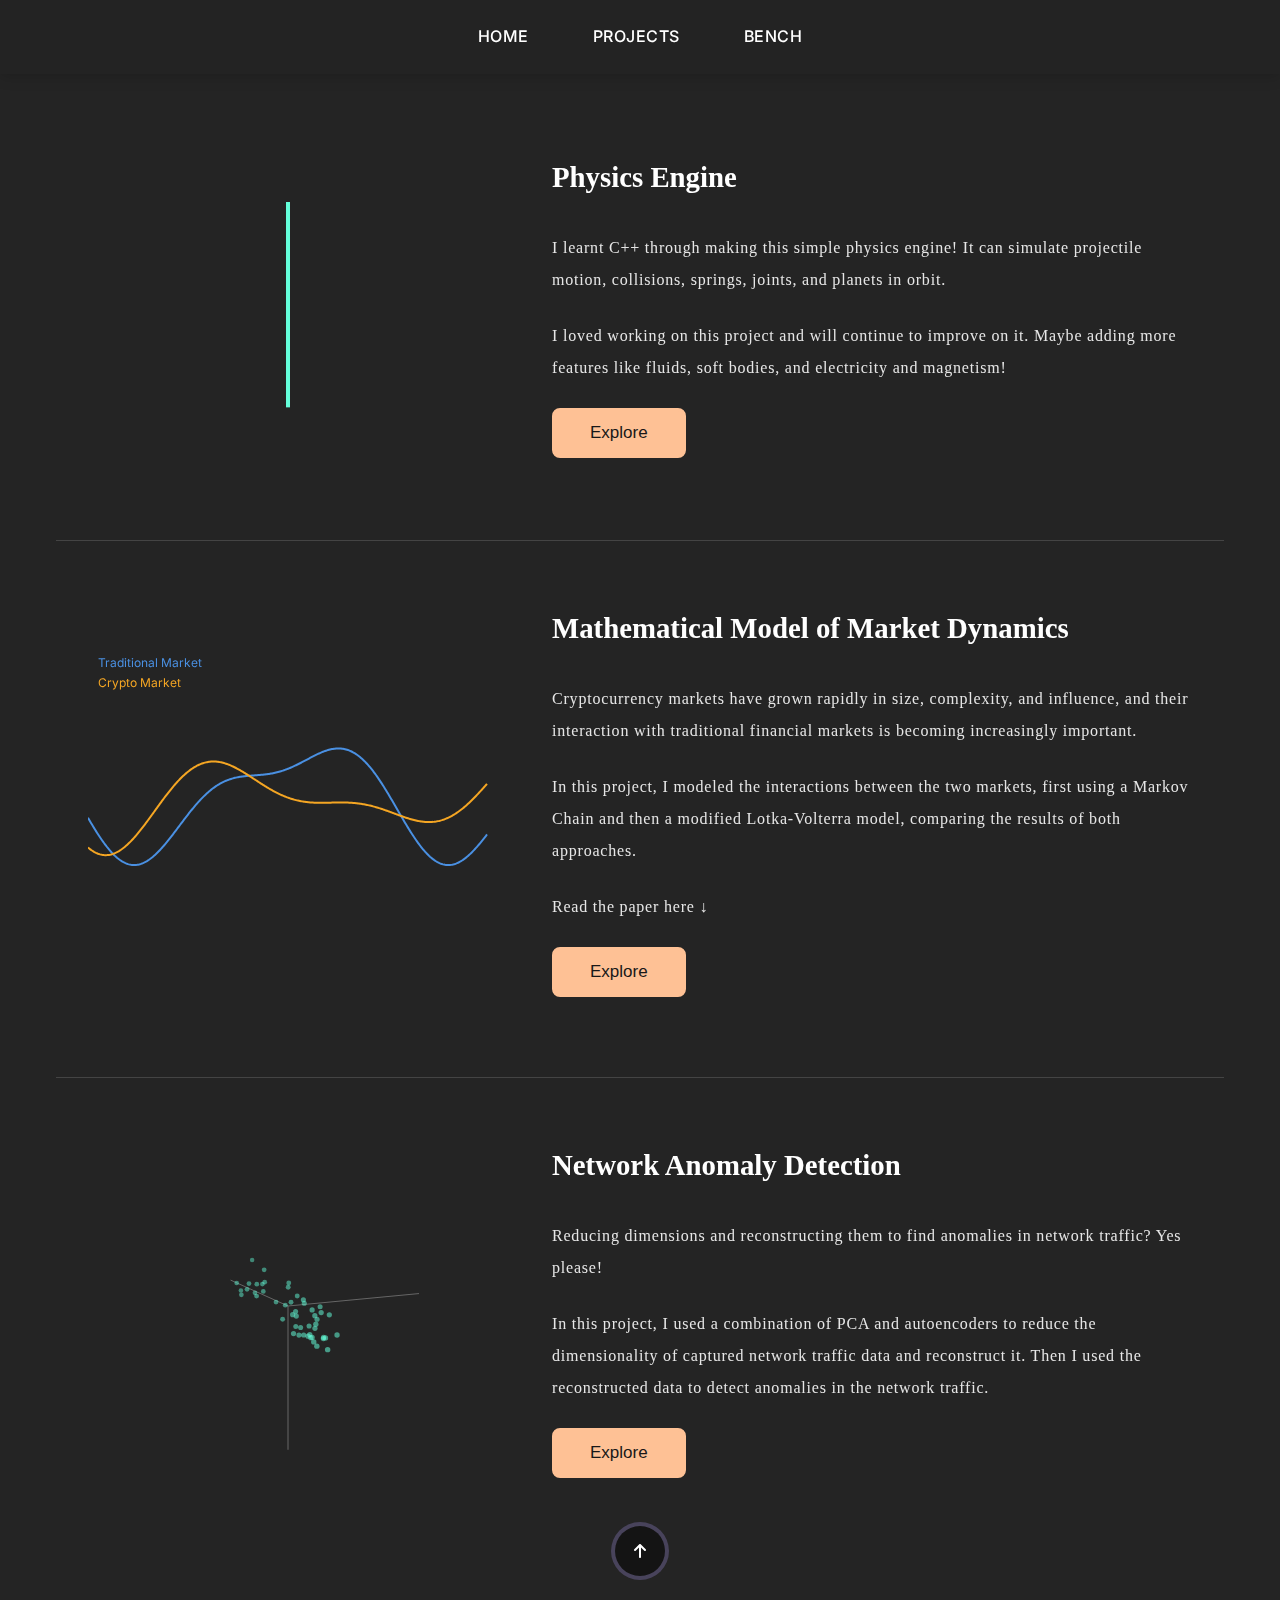
==== projects.html @ 1fd2d468 "bigg stuff" ====
<!DOCTYPE html>
<html lang="en">
<head>
    <meta charset="UTF-8">
    <meta name="viewport" content="width=device-width, initial-scale=1.0">
    <title>Hung's Projects</title>
    <link rel="stylesheet" href="project_styles.css">
    <link href="https://fonts.googleapis.com/css2?family=Inter:wght@400;500;600;700&display=swap" rel="stylesheet">
</head>
<body>
    <header>
        <nav>
            <ul>
                <li><a href="index.html">Home</a></li>
                <li><a href="projects.html">Projects</a></li>
                <li><a href="bench.html">Bench</a></li>
            </ul>
        </nav>
    </header>

    <main class="projects-container">
        <div class="project-item">
            <div class="project-media">
                <canvas id="ropeCanvas" width="400" height="300"></canvas>
            </div>
            <div class="project-content">
                <!-- <div class="project-number">1.1</div> -->
                <h2 style="font-size: 1.8rem;">Physics Engine</h2>
                <div class="project-description">
                    <p>I learnt C++ through making this simple physics engine! It can simulate projectile motion, collisions, springs, joints, and planets in orbit.</p>
                    <p>I loved working on this project and will continue to improve on it. Maybe adding more features like fluids, soft bodies, and electricity and magnetism!</p>
                    <!-- <a href="#" class="explore-link">EXPLORE WEB VERSION →</a> -->



                    <!-- From Uiverse.io by MuhammadHasann --> 
                    <button class="explore_btn" type="button">
                      <a href="https://github.com/cxhungg/Physics-Engine">
    Explore
    <div class="star-1">
      <svg
        xmlns="http://www.w3.org/2000/svg"
        xml:space="preserve"
        version="1.1"
        style="shape-rendering:geometricPrecision; text-rendering:geometricPrecision; image-rendering:optimizeQuality; fill-rule:evenodd; clip-rule:evenodd"
        viewBox="0 0 784.11 815.53"
        xmlns:xlink="http://www.w3.org/1999/xlink"
      >
        <defs></defs>
        <g id="Layer_x0020_1">
          <metadata id="CorelCorpID_0Corel-Layer"></metadata>
          <path
            class="fil0"
            d="M392.05 0c-20.9,210.08 -184.06,378.41 -392.05,407.78 207.96,29.37 371.12,197.68 392.05,407.74 20.93,-210.06 184.09,-378.37 392.05,-407.74 -207.98,-29.38 -371.16,-197.69 -392.06,-407.78z"
          ></path>
        </g>
      </svg>
    </div>
    <div class="star-2">
      <svg
        xmlns="http://www.w3.org/2000/svg"
        xml:space="preserve"
        version="1.1"
        style="shape-rendering:geometricPrecision; text-rendering:geometricPrecision; image-rendering:optimizeQuality; fill-rule:evenodd; clip-rule:evenodd"
        viewBox="0 0 784.11 815.53"
        xmlns:xlink="http://www.w3.org/1999/xlink"
      >
        <defs></defs>
        <g id="Layer_x0020_1">
          <metadata id="CorelCorpID_0Corel-Layer"></metadata>
          <path
            class="fil0"
            d="M392.05 0c-20.9,210.08 -184.06,378.41 -392.05,407.78 207.96,29.37 371.12,197.68 392.05,407.74 20.93,-210.06 184.09,-378.37 392.05,-407.74 -207.98,-29.38 -371.16,-197.69 -392.06,-407.78z"
          ></path>
        </g>
      </svg>
    </div>
    <div class="star-3">
      <svg
        xmlns="http://www.w3.org/2000/svg"
        xml:space="preserve"
        version="1.1"
        style="shape-rendering:geometricPrecision; text-rendering:geometricPrecision; image-rendering:optimizeQuality; fill-rule:evenodd; clip-rule:evenodd"
        viewBox="0 0 784.11 815.53"
        xmlns:xlink="http://www.w3.org/1999/xlink"
      >
        <defs></defs>
        <g id="Layer_x0020_1">
          <metadata id="CorelCorpID_0Corel-Layer"></metadata>
          <path
            class="fil0"
            d="M392.05 0c-20.9,210.08 -184.06,378.41 -392.05,407.78 207.96,29.37 371.12,197.68 392.05,407.74 20.93,-210.06 184.09,-378.37 392.05,-407.74 -207.98,-29.38 -371.16,-197.69 -392.06,-407.78z"
          ></path>
        </g>
      </svg>
    </div>
    <div class="star-4">
      <svg
        xmlns="http://www.w3.org/2000/svg"
        xml:space="preserve"
        version="1.1"
        style="shape-rendering:geometricPrecision; text-rendering:geometricPrecision; image-rendering:optimizeQuality; fill-rule:evenodd; clip-rule:evenodd"
        viewBox="0 0 784.11 815.53"
        xmlns:xlink="http://www.w3.org/1999/xlink"
      >
        <defs></defs>
        <g id="Layer_x0020_1">
          <metadata id="CorelCorpID_0Corel-Layer"></metadata>
          <path
            class="fil0"
            d="M392.05 0c-20.9,210.08 -184.06,378.41 -392.05,407.78 207.96,29.37 371.12,197.68 392.05,407.74 20.93,-210.06 184.09,-378.37 392.05,-407.74 -207.98,-29.38 -371.16,-197.69 -392.06,-407.78z"
          ></path>
        </g>
      </svg>
    </div>
    <div class="star-5">
      <svg
        xmlns="http://www.w3.org/2000/svg"
        xml:space="preserve"
        version="1.1"
        style="shape-rendering:geometricPrecision; text-rendering:geometricPrecision; image-rendering:optimizeQuality; fill-rule:evenodd; clip-rule:evenodd"
        viewBox="0 0 784.11 815.53"
        xmlns:xlink="http://www.w3.org/1999/xlink"
      >
        <defs></defs>
        <g id="Layer_x0020_1">
          <metadata id="CorelCorpID_0Corel-Layer"></metadata>
          <path
            class="fil0"
            d="M392.05 0c-20.9,210.08 -184.06,378.41 -392.05,407.78 207.96,29.37 371.12,197.68 392.05,407.74 20.93,-210.06 184.09,-378.37 392.05,-407.74 -207.98,-29.38 -371.16,-197.69 -392.06,-407.78z"
          ></path>
        </g>
      </svg>
    </div>
    <div class="star-6">
      <svg
        xmlns="http://www.w3.org/2000/svg"
        xml:space="preserve"
        version="1.1"
        style="shape-rendering:geometricPrecision; text-rendering:geometricPrecision; image-rendering:optimizeQuality; fill-rule:evenodd; clip-rule:evenodd"
        viewBox="0 0 784.11 815.53"
        xmlns:xlink="http://www.w3.org/1999/xlink"
      >
        <defs></defs>
        <g id="Layer_x0020_1">
          <metadata id="CorelCorpID_0Corel-Layer"></metadata>
          <path
            class="fil0"
            d="M392.05 0c-20.9,210.08 -184.06,378.41 -392.05,407.78 207.96,29.37 371.12,197.68 392.05,407.74 20.93,-210.06 184.09,-378.37 392.05,-407.74 -207.98,-29.38 -371.16,-197.69 -392.06,-407.78z"
          ></path>
        </g>
      </svg>
    </div>
  </a>
                    </button>
  


                </div>
            </div>
        </div>

        <div class="project-item">
            <div class="project-media">
                <!-- Add your image or gif here -->
                
                <canvas id="marketCanvas" width="400" height="300"></canvas>
                <!-- <img src="model.jpg" alt="Project Two Visualization"> -->
            </div>
            <div class="project-content">
                <!-- <div class="project-number">1.2</div> -->
                <h2 style="font-size: 1.8rem;">Mathematical Model of Market Dynamics</h2>
                <div class="project-description">
                    <p>Cryptocurrency markets have grown rapidly in size, complexity, and influence, and their interaction with traditional financial markets is 
                      becoming increasingly important.</p>

                    <p>In this project, I modeled the interactions between the two markets, first using a Markov Chain and then a modified Lotka-Volterra model, comparing the results of both approaches.</p>
                    <p>Read the paper here ↓</p>
                    <button class="explore_btn" type="button">
                      <a href="Modelling_Project_Report.pdf">
                        Explore
                      </a>
                        <div class="star-1">
                          <svg
                            xmlns="http://www.w3.org/2000/svg"
                            xml:space="preserve"
                            version="1.1"
                            style="shape-rendering:geometricPrecision; text-rendering:geometricPrecision; image-rendering:optimizeQuality; fill-rule:evenodd; clip-rule:evenodd"
                            viewBox="0 0 784.11 815.53"
                            xmlns:xlink="http://www.w3.org/1999/xlink"
                          >
                            <defs></defs>
                            <g id="Layer_x0020_1">
                              <metadata id="CorelCorpID_0Corel-Layer"></metadata>
                              <path
                                class="fil0"
                                d="M392.05 0c-20.9,210.08 -184.06,378.41 -392.05,407.78 207.96,29.37 371.12,197.68 392.05,407.74 20.93,-210.06 184.09,-378.37 392.05,-407.74 -207.98,-29.38 -371.16,-197.69 -392.06,-407.78z"
                              ></path>
                            </g>
                          </svg>
                        </div>
                        <div class="star-2">
                          <svg
                            xmlns="http://www.w3.org/2000/svg"
                            xml:space="preserve"
                            version="1.1"
                            style="shape-rendering:geometricPrecision; text-rendering:geometricPrecision; image-rendering:optimizeQuality; fill-rule:evenodd; clip-rule:evenodd"
                            viewBox="0 0 784.11 815.53"
                            xmlns:xlink="http://www.w3.org/1999/xlink"
                          >
                            <defs></defs>
                            <g id="Layer_x0020_1">
                              <metadata id="CorelCorpID_0Corel-Layer"></metadata>
                              <path
                                class="fil0"
                                d="M392.05 0c-20.9,210.08 -184.06,378.41 -392.05,407.78 207.96,29.37 371.12,197.68 392.05,407.74 20.93,-210.06 184.09,-378.37 392.05,-407.74 -207.98,-29.38 -371.16,-197.69 -392.06,-407.78z"
                              ></path>
                            </g>
                          </svg>
                        </div>
                        <div class="star-3">
                          <svg
                            xmlns="http://www.w3.org/2000/svg"
                            xml:space="preserve"
                            version="1.1"
                            style="shape-rendering:geometricPrecision; text-rendering:geometricPrecision; image-rendering:optimizeQuality; fill-rule:evenodd; clip-rule:evenodd"
                            viewBox="0 0 784.11 815.53"
                            xmlns:xlink="http://www.w3.org/1999/xlink"
                          >
                            <defs></defs>
                            <g id="Layer_x0020_1">
                              <metadata id="CorelCorpID_0Corel-Layer"></metadata>
                              <path
                                class="fil0"
                                d="M392.05 0c-20.9,210.08 -184.06,378.41 -392.05,407.78 207.96,29.37 371.12,197.68 392.05,407.74 20.93,-210.06 184.09,-378.37 392.05,-407.74 -207.98,-29.38 -371.16,-197.69 -392.06,-407.78z"
                              ></path>
                            </g>
                          </svg>
                        </div>
                        <div class="star-4">
                          <svg
                            xmlns="http://www.w3.org/2000/svg"
                            xml:space="preserve"
                            version="1.1"
                            style="shape-rendering:geometricPrecision; text-rendering:geometricPrecision; image-rendering:optimizeQuality; fill-rule:evenodd; clip-rule:evenodd"
                            viewBox="0 0 784.11 815.53"
                            xmlns:xlink="http://www.w3.org/1999/xlink"
                          >
                            <defs></defs>
                            <g id="Layer_x0020_1">
                              <metadata id="CorelCorpID_0Corel-Layer"></metadata>
                              <path
                                class="fil0"
                                d="M392.05 0c-20.9,210.08 -184.06,378.41 -392.05,407.78 207.96,29.37 371.12,197.68 392.05,407.74 20.93,-210.06 184.09,-378.37 392.05,-407.74 -207.98,-29.38 -371.16,-197.69 -392.06,-407.78z"
                              ></path>
                            </g>
                          </svg>
                        </div>
                        <div class="star-5">
                          <svg
                            xmlns="http://www.w3.org/2000/svg"
                            xml:space="preserve"
                            version="1.1"
                            style="shape-rendering:geometricPrecision; text-rendering:geometricPrecision; image-rendering:optimizeQuality; fill-rule:evenodd; clip-rule:evenodd"
                            viewBox="0 0 784.11 815.53"
                            xmlns:xlink="http://www.w3.org/1999/xlink"
                          >
                            <defs></defs>
                            <g id="Layer_x0020_1">
                              <metadata id="CorelCorpID_0Corel-Layer"></metadata>
                              <path
                                class="fil0"
                                d="M392.05 0c-20.9,210.08 -184.06,378.41 -392.05,407.78 207.96,29.37 371.12,197.68 392.05,407.74 20.93,-210.06 184.09,-378.37 392.05,-407.74 -207.98,-29.38 -371.16,-197.69 -392.06,-407.78z"
                              ></path>
                            </g>
                          </svg>
                        </div>
                        <div class="star-6">
                          <svg
                            xmlns="http://www.w3.org/2000/svg"
                            xml:space="preserve"
                            version="1.1"
                            style="shape-rendering:geometricPrecision; text-rendering:geometricPrecision; image-rendering:optimizeQuality; fill-rule:evenodd; clip-rule:evenodd"
                            viewBox="0 0 784.11 815.53"
                            xmlns:xlink="http://www.w3.org/1999/xlink"
                          >
                            <defs></defs>
                            <g id="Layer_x0020_1">
                              <metadata id="CorelCorpID_0Corel-Layer"></metadata>
                              <path
                                class="fil0"
                                d="M392.05 0c-20.9,210.08 -184.06,378.41 -392.05,407.78 207.96,29.37 371.12,197.68 392.05,407.74 20.93,-210.06 184.09,-378.37 392.05,-407.74 -207.98,-29.38 -371.16,-197.69 -392.06,-407.78z"
                              ></path>
                            </g>
                          </svg>
                        </div>
                                        </button>
                </div>
            </div>
        </div>

        <div class="project-item">
            <div class="project-media">
                <!-- Add your image or gif here -->
                
                <canvas id="networkCanvas" width="400" height="300"></canvas>
            </div>
            <div class="project-content">
                <!-- <div class="project-number">1.2</div> -->
                <h2 style="font-size: 1.8rem;">Network Anomaly Detection</h2>
                <div class="project-description">
                    <p>Reducing dimensions and reconstructing them to find anomalies in network traffic? Yes please!</p>

                    <p> In this project, I used a combination of PCA and autoencoders to reduce the dimensionality of captured network traffic data and reconstruct it. Then I used the reconstructed data to detect anomalies in the network traffic.</p>
                    
                    <button class="explore_btn" type="button">
                      <a href="Modelling_Project_Report.pdf">
                        Explore
                      </a>
                        <div class="star-1">

                          <svg
                            xmlns="http://www.w3.org/2000/svg"
                            xml:space="preserve"
                            version="1.1"
                            style="shape-rendering:geometricPrecision; text-rendering:geometricPrecision; image-rendering:optimizeQuality; fill-rule:evenodd; clip-rule:evenodd"
                            viewBox="0 0 784.11 815.53"
                            xmlns:xlink="http://www.w3.org/1999/xlink"
                          >
                            <defs></defs>
                            <g id="Layer_x0020_1">
                              <metadata id="CorelCorpID_0Corel-Layer"></metadata>
                              <path
                                class="fil0"
                                d="M392.05 0c-20.9,210.08 -184.06,378.41 -392.05,407.78 207.96,29.37 371.12,197.68 392.05,407.74 20.93,-210.06 184.09,-378.37 392.05,-407.74 -207.98,-29.38 -371.16,-197.69 -392.06,-407.78z"
                              ></path>
                            </g>
                          </svg>
                        </div>
                        <div class="star-2">
                          <svg
                            xmlns="http://www.w3.org/2000/svg"
                            xml:space="preserve"
                            version="1.1"
                            style="shape-rendering:geometricPrecision; text-rendering:geometricPrecision; image-rendering:optimizeQuality; fill-rule:evenodd; clip-rule:evenodd"
                            viewBox="0 0 784.11 815.53"
                            xmlns:xlink="http://www.w3.org/1999/xlink"
                          >
                            <defs></defs>
                            <g id="Layer_x0020_1">
                              <metadata id="CorelCorpID_0Corel-Layer"></metadata>
                              <path
                                class="fil0"
                                d="M392.05 0c-20.9,210.08 -184.06,378.41 -392.05,407.78 207.96,29.37 371.12,197.68 392.05,407.74 20.93,-210.06 184.09,-378.37 392.05,-407.74 -207.98,-29.38 -371.16,-197.69 -392.06,-407.78z"
                              ></path>
                            </g>
                          </svg>
                        </div>
                        <div class="star-3">
                          <svg
                            xmlns="http://www.w3.org/2000/svg"
                            xml:space="preserve"
                            version="1.1"
                            style="shape-rendering:geometricPrecision; text-rendering:geometricPrecision; image-rendering:optimizeQuality; fill-rule:evenodd; clip-rule:evenodd"
                            viewBox="0 0 784.11 815.53"
                            xmlns:xlink="http://www.w3.org/1999/xlink"
                          >
                            <defs></defs>
                            <g id="Layer_x0020_1">
                              <metadata id="CorelCorpID_0Corel-Layer"></metadata>
                              <path
                                class="fil0"
                                d="M392.05 0c-20.9,210.08 -184.06,378.41 -392.05,407.78 207.96,29.37 371.12,197.68 392.05,407.74 20.93,-210.06 184.09,-378.37 392.05,-407.74 -207.98,-29.38 -371.16,-197.69 -392.06,-407.78z"
                              ></path>
                            </g>
                          </svg>
                        </div>
                        <div class="star-4">
                          <svg
                            xmlns="http://www.w3.org/2000/svg"
                            xml:space="preserve"
                            version="1.1"
                            style="shape-rendering:geometricPrecision; text-rendering:geometricPrecision; image-rendering:optimizeQuality; fill-rule:evenodd; clip-rule:evenodd"
                            viewBox="0 0 784.11 815.53"
                            xmlns:xlink="http://www.w3.org/1999/xlink"
                          >
                            <defs></defs>
                            <g id="Layer_x0020_1">
                              <metadata id="CorelCorpID_0Corel-Layer"></metadata>
                              <path
                                class="fil0"
                                d="M392.05 0c-20.9,210.08 -184.06,378.41 -392.05,407.78 207.96,29.37 371.12,197.68 392.05,407.74 20.93,-210.06 184.09,-378.37 392.05,-407.74 -207.98,-29.38 -371.16,-197.69 -392.06,-407.78z"
                              ></path>
                            </g>
                          </svg>
                        </div>
                        <div class="star-5">
                          <svg
                            xmlns="http://www.w3.org/2000/svg"
                            xml:space="preserve"
                            version="1.1"
                            style="shape-rendering:geometricPrecision; text-rendering:geometricPrecision; image-rendering:optimizeQuality; fill-rule:evenodd; clip-rule:evenodd"
                            viewBox="0 0 784.11 815.53"
                            xmlns:xlink="http://www.w3.org/1999/xlink"
                          >
                            <defs></defs>
                            <g id="Layer_x0020_1">
                              <metadata id="CorelCorpID_0Corel-Layer"></metadata>
                              <path
                                class="fil0"
                                d="M392.05 0c-20.9,210.08 -184.06,378.41 -392.05,407.78 207.96,29.37 371.12,197.68 392.05,407.74 20.93,-210.06 184.09,-378.37 392.05,-407.74 -207.98,-29.38 -371.16,-197.69 -392.06,-407.78z"
                              ></path>
                            </g>
                          </svg>
                        </div>
                        <div class="star-6">
                          <svg
                            xmlns="http://www.w3.org/2000/svg"
                            xml:space="preserve"
                            version="1.1"
                            style="shape-rendering:geometricPrecision; text-rendering:geometricPrecision; image-rendering:optimizeQuality; fill-rule:evenodd; clip-rule:evenodd"
                            viewBox="0 0 784.11 815.53"
                            xmlns:xlink="http://www.w3.org/1999/xlink"
                          >
                            <defs></defs>
                            <g id="Layer_x0020_1">
                              <metadata id="CorelCorpID_0Corel-Layer"></metadata>
                              <path
                                class="fil0"
                                d="M392.05 0c-20.9,210.08 -184.06,378.41 -392.05,407.78 207.96,29.37 371.12,197.68 392.05,407.74 20.93,-210.06 184.09,-378.37 392.05,-407.74 -207.98,-29.38 -371.16,-197.69 -392.06,-407.78z"
                              ></path>
                            </g>
                          </svg>
                        </div>
                                        </button>
                </div>
            </div>
        </div>

        

    </main>

    <div style="text-align: center; margin-top: -8rem;">
        <button class="button">
            <svg class="svgIcon" viewBox="0 0 384 512">
                <path
                    d="M214.6 41.4c-12.5-12.5-32.8-12.5-45.3 0l-160 160c-12.5 12.5-12.5 32.8 0 45.3s32.8 12.5 45.3 0L160 141.2V448c0 17.7 14.3 32 32 32s32-14.3 32-32V141.2L329.4 246.6c12.5 12.5 32.8 12.5 45.3 0s12.5-32.8 0-45.3l-160-160z"
                ></path>
            </svg>
        </button>
    </div>

    <script>
        // Scroll to top button functionality
        const scrollButton = document.querySelector('.button');
        
        scrollButton.addEventListener('click', () => {
            window.scrollTo({
                top: 0,
                behavior: 'smooth'
            });
        });
    </script>

    <script>
        const ropeCanvas = document.getElementById('ropeCanvas');
        const ropeCtx = ropeCanvas.getContext('2d');
        
        class Point {
            constructor(x, y) {
                this.x = x;
                this.y = y;
                this.oldx = x;
                this.oldy = y;
                this.pinned = false;
            }
        }

        class Rope {
            constructor(startX, startY, segments) {
                this.points = [];
                this.segments = segments;
                this.gravity = 0.5;
                this.friction = 0.99;

                // Create rope points
                for (let i = 0; i < segments; i++) {
                    this.points.push(new Point(startX, startY + i * 10));
                }
                
                // Pin the first point
                this.points[0].pinned = true;
            }

            update() {
                // Update points
                for (let i = 0; i < this.points.length; i++) {
                    let p = this.points[i];
                    if (p.pinned) continue;

                    let vx = (p.x - p.oldx) * this.friction;
                    let vy = (p.y - p.oldy) * this.friction;

                    p.oldx = p.x;
                    p.oldy = p.y;

                    p.x += vx;
                    p.y += vy;
                    p.y += this.gravity;
                }

                // Constrain points
                for (let i = 0; i < 3; i++) {
                    for (let j = 0; j < this.points.length - 1; j++) {
                        let p1 = this.points[j];
                        let p2 = this.points[j + 1];
                        let dx = p2.x - p1.x;
                        let dy = p2.y - p1.y;
                        let dist = Math.sqrt(dx * dx + dy * dy);
                        let diff = 10 - dist;
                        let percent = diff / dist / 2;
                        let offsetX = dx * percent;
                        let offsetY = dy * percent;

                        if (!p1.pinned) {
                            p1.x -= offsetX;
                            p1.y -= offsetY;
                        }
                        if (!p2.pinned) {
                            p2.x += offsetX;
                            p2.y += offsetY;
                        }
                    }
                }
            }

            draw() {
                ropeCtx.beginPath();
                ropeCtx.strokeStyle = '#64ffda';
                ropeCtx.lineWidth = 4;
                ropeCtx.moveTo(this.points[0].x, this.points[0].y);
                
                for (let i = 1; i < this.points.length; i++) {
                    ropeCtx.lineTo(this.points[i].x, this.points[i].y);
                }
                
                ropeCtx.stroke();
            }
        }

        const rope = new Rope(200, 50, 20);
        let isDragging = false;
        let dragPoint = null;

        function animate() {
            ropeCtx.clearRect(0, 0, ropeCanvas.width, ropeCanvas.height);
            rope.update();
            rope.draw();
            requestAnimationFrame(animate);
        }

        // Mouse interaction
        ropeCanvas.addEventListener('mousedown', (e) => {
            const rect = ropeCanvas.getBoundingClientRect();
            const x = e.clientX - rect.left;
            const y = e.clientY - rect.top;
            
            rope.points.forEach(p => {
                if (Math.abs(p.x - x) < 20 && Math.abs(p.y - y) < 20) {
                    isDragging = true;
                    dragPoint = p;
                }
            });
        });

        ropeCanvas.addEventListener('mousemove', (e) => {
            if (isDragging && dragPoint) {
                const rect = ropeCanvas.getBoundingClientRect();
                dragPoint.x = e.clientX - rect.left;
                dragPoint.y = e.clientY - rect.top;
            }
        });

        ropeCanvas.addEventListener('mouseup', () => {
            isDragging = false;
            dragPoint = null;
        });

        animate();
    </script>

    <script>
        // Market dynamics visualization
        const marketCanvas = document.getElementById('marketCanvas');
        const marketCtx = marketCanvas.getContext('2d');

        let time = 0;
        function drawMarkets() {
            // Clear canvas
            marketCtx.clearRect(0, 0, marketCanvas.width, marketCanvas.height);
            
            // Set line styles
            marketCtx.lineWidth = 2;
            
            // Draw traditional market line (blue)
            marketCtx.beginPath();
            marketCtx.strokeStyle = '#4A90E2';
            for(let x = 0; x < marketCanvas.width; x++) {
                let y = marketCanvas.height/2 + 
                        Math.sin(x/50 + time/10) * 50 + 
                        Math.sin(x/25) * 20;
                if(x === 0) {
                    marketCtx.moveTo(x, y);
                } else {
                    marketCtx.lineTo(x, y);
                }
            }
            marketCtx.stroke();
            
            // Draw crypto market line (orange)
            marketCtx.beginPath();
            marketCtx.strokeStyle = '#F5A623';
            for(let x = 0; x < marketCanvas.width; x++) {
                let y = marketCanvas.height/2 + 
                        Math.sin(x/40 + time/8) * 40 + 
                        Math.cos(x/30) * 30;
                if(x === 0) {
                    marketCtx.moveTo(x, y);
                } else {
                    marketCtx.lineTo(x, y);
                }
            }
            marketCtx.stroke();
            
            // Add legend
            marketCtx.font = '12px Inter';
            marketCtx.fillStyle = '#4A90E2';
            marketCtx.fillText('Traditional Market', 10, 20);
            marketCtx.fillStyle = '#F5A623';
            marketCtx.fillText('Crypto Market', 10, 40);
            
            time += 0.1;
            requestAnimationFrame(drawMarkets);
        }

        drawMarkets();
    </script>

    <script>
        const networkCanvas = document.getElementById('networkCanvas');
        const networkCtx = networkCanvas.getContext('2d');

        let pcaTime = 0;
        const dataPoints = [];
        const numPoints = 50;

        // Generate larger 3D data points
        for(let i = 0; i < numPoints; i++) {
            const x = Math.random() * 150 - 75;  // Increased range
            const y = x * 0.7 + (Math.random() * 45 - 22.5);  // Increased range
            const z = x * 0.3 + y * 0.5 + (Math.random() * 30 - 15);  // Increased range
            dataPoints.push({x, y, z});
        }

        function project3DTo2D(point, rotation) {
            // Apply 3D rotation
            const cosX = Math.cos(rotation.x);
            const sinX = Math.sin(rotation.x);
            const cosY = Math.cos(rotation.y);
            const sinY = Math.sin(rotation.y);

            // Rotate around Y axis
            const rotY = {
                x: point.x * cosY - point.z * sinY,
                y: point.y,
                z: point.x * sinY + point.z * cosY
            };

            // Rotate around X axis
            const rotXY = {
                x: rotY.x,
                y: rotY.y * cosX - rotY.z * sinX,
                z: rotY.y * sinX + rotY.z * cosX
            };

            // Project to 2D with perspective
            const scale = 1500 / (1500 + rotXY.z);  // Changed from 1000 to 1500
            return {
                x: rotXY.x * scale,
                y: rotXY.y * scale,
                z: rotXY.z
            };
        }

        function drawPCA() {
            networkCtx.clearRect(0, 0, networkCanvas.width, networkCanvas.height);
            
            // Set up rotation angles
            const rotation = {
                x: Math.sin(pcaTime/100) * 0.5,
                y: pcaTime/100
            };

            // Transform to center of canvas
            networkCtx.save();
            networkCtx.translate(networkCanvas.width/2, networkCanvas.height/2);

            // Sort points by z-depth for proper rendering
            const projectedPoints = dataPoints.map(p => ({
                original: p,
                projected: project3DTo2D(p, rotation)
            })).sort((a, b) => b.projected.z - a.projected.z);

            // Draw axes
            const axisLength = 150;  // Changed from 100 to 150
            const axes = [
                {x: axisLength, y: 0, z: 0},  // X axis
                {x: 0, y: axisLength, z: 0},  // Y axis
                {x: 0, y: 0, z: axisLength}   // Z axis
            ];

            const projectedAxes = axes.map(p => project3DTo2D(p, rotation));
            
            networkCtx.strokeStyle = '#666';
            networkCtx.lineWidth = 1;
            
            // Draw axes
            networkCtx.beginPath();
            networkCtx.moveTo(0, 0);
            networkCtx.lineTo(projectedAxes[0].x, projectedAxes[0].y);
            networkCtx.moveTo(0, 0);
            networkCtx.lineTo(projectedAxes[1].x, projectedAxes[1].y);
            networkCtx.moveTo(0, 0);
            networkCtx.lineTo(projectedAxes[2].x, projectedAxes[2].y);
            networkCtx.stroke();

            // Draw points with size based on z-depth
            projectedPoints.forEach(({projected}) => {
                const size = Math.max(1, 5 * (1000 + projected.z) / 2000);
                const alpha = (1000 + projected.z) / 2000;
                
                networkCtx.fillStyle = `rgba(100, 255, 218, ${alpha})`;
                networkCtx.beginPath();
                networkCtx.arc(projected.x, projected.y, size, 0, Math.PI * 2);
                networkCtx.fill();
            });

            networkCtx.restore();
            pcaTime++;
            requestAnimationFrame(drawPCA);
        }

        drawPCA();
    </script>

</body>
</html>
---- project_styles.css ----
* {
    margin: 0;
    padding: 0;
    box-sizing: border-box;
}

body {
    font-family: 'Inter', -apple-system, BlinkMacSystemFont, sans-serif;
    line-height: 1.6;
    color: #ffffff;
    background-color: #242424;
    overflow-x: hidden;
}

header {
    background-color: rgba(36, 36, 36, 0.98);
    backdrop-filter: blur(10px);
    box-shadow: 0 1px 15px rgba(0, 0, 0, 0.2);
    position: fixed;
    width: 100%;
    top: 0;
    z-index: 1000;
    padding: 1.5rem 0;
}

nav ul {
    display: flex;
    justify-content: center;
    list-style: none;
    gap: 4rem;
}

nav ul li a {
    text-decoration: none;
    color: #ffffff;
    font-weight: 500;
    font-size: 1rem;
    letter-spacing: 0.5px;
    text-transform: uppercase;
    transition: all 0.3s ease;
}

nav ul li a:hover {
    color: #64ffda;
    letter-spacing: 2px;
}

/* Projects Page Styles */
.projects-container {
    padding: 120px 1rem 2rem;
    max-width: 1200px;
    margin: 0 auto;
}

.project-item {
    display: flex;
    gap: 4rem;
    margin-bottom: 2rem;
    padding: 2rem 2rem 5rem;
    align-items: center;
    border-bottom: 1px solid rgba(255, 255, 255, 0.15);
}

.project-item:last-child {
    border-bottom: none;
}

.project-media {
    flex: 0.7;
    max-width: 400px;
}

.project-media img {
    width: 100%;
    height: auto;
    border-radius: 8px;
    object-fit: cover;
}

.project-content {
    flex: 1.3;
}

.project-number {
    font-size: 2rem;
    font-weight: 700;
    color: #ffffff;
    margin-bottom: 1rem;
}

.project-content h2 {
    font-family: "Times New Roman", Times, serif;
    font-size: 2.5rem;
    color: #ffffff;
    margin-bottom: 2rem;
    font-weight: 700;
}

.project-description {
    font-family: "Crimson Text", serif;
    color: #e6e6e6;
    font-size: 1.0rem;
    line-height: 2.0;
    letter-spacing: 0.05em;
}

.project-description p {
    margin-bottom: 1.5rem;
}

.explore-link {
    display: inline-block;
    color: #ffffff;
    text-decoration: none;
    font-size: 1rem;
    font-weight: 500;
    padding: 1rem 2rem;
    background-color: #64ffda;
    border: none;
    transition: all 0.3s ease;
    margin-top: 1rem;
}

.explore-link:hover {
    transform: translateX(10px);
}

@media (max-width: 968px) {
    .project-item {
        flex-direction: column;
        gap: 2rem;
    }

    .project-media {
        max-width: 100%;
    }

    .project-content h2 {
        font-size: 2rem;
    }

    .project-description {
        font-size: 1rem;
    }
}










/* From Uiverse.io by MuhammadHasann */ 
.explore_btn {
  position: relative;
  padding: 12px 35px;
  background: #fec195;
  font-size: 17px;
  font-weight: 500;
  color: #181818;
  border: 3px solid #fec195;
  border-radius: 8px;
  box-shadow: 0 0 0 #fec1958c;
  transition: all 0.3s ease-in-out;
  cursor: pointer;
}

.explore_btn a {

  text-decoration: none;
  color: inherit;
}


.star-1 {
  position: absolute;
  top: 20%;
  left: 20%;
  width: 25px;
  height: auto;
  filter: drop-shadow(0 0 0 #fffdef);
  z-index: -5;
  transition: all 1s cubic-bezier(0.05, 0.83, 0.43, 0.96);
}

.star-2 {
  position: absolute;
  top: 45%;
  left: 45%;
  width: 15px;
  height: auto;
  filter: drop-shadow(0 0 0 #fffdef);
  z-index: -5;
  transition: all 1s cubic-bezier(0, 0.4, 0, 1.01);
}

.star-3 {
  position: absolute;
  top: 40%;
  left: 40%;
  width: 5px;
  height: auto;
  filter: drop-shadow(0 0 0 #fffdef);
  z-index: -5;
  transition: all 1s cubic-bezier(0, 0.4, 0, 1.01);
}

.star-4 {
  position: absolute;
  top: 20%;
  left: 40%;
  width: 8px;
  height: auto;
  filter: drop-shadow(0 0 0 #fffdef);
  z-index: -5;
  transition: all 0.8s cubic-bezier(0, 0.4, 0, 1.01);
}

.star-5 {
  position: absolute;
  top: 25%;
  left: 45%;
  width: 15px;
  height: auto;
  filter: drop-shadow(0 0 0 #fffdef);
  z-index: -5;
  transition: all 0.6s cubic-bezier(0, 0.4, 0, 1.01);
}

.star-6 {
  position: absolute;
  top: 5%;
  left: 50%;
  width: 5px;
  height: auto;
  filter: drop-shadow(0 0 0 #fffdef);
  z-index: -5;
  transition: all 0.8s ease;
}

button:hover {
  background: transparent;
  color: #fec195;
  box-shadow: 0 0 25px #fec1958c;
}

button:hover .star-1 {
  position: absolute;
  top: -80%;
  left: -30%;
  width: 25px;
  height: auto;
  filter: drop-shadow(0 0 10px #fffdef);
  z-index: 2;
}

button:hover .star-2 {
  position: absolute;
  top: -25%;
  left: 10%;
  width: 15px;
  height: auto;
  filter: drop-shadow(0 0 10px #fffdef);
  z-index: 2;
}

button:hover .star-3 {
  position: absolute;
  top: 55%;
  left: 25%;
  width: 5px;
  height: auto;
  filter: drop-shadow(0 0 10px #fffdef);
  z-index: 2;
}

button:hover .star-4 {
  position: absolute;
  top: 30%;
  left: 80%;
  width: 8px;
  height: auto;
  filter: drop-shadow(0 0 10px #fffdef);
  z-index: 2;
}

button:hover .star-5 {
  position: absolute;
  top: 25%;
  left: 115%;
  width: 15px;
  height: auto;
  filter: drop-shadow(0 0 10px #fffdef);
  z-index: 2;
}

button:hover .star-6 {
  position: absolute;
  top: 5%;
  left: 60%;
  width: 5px;
  height: auto;
  filter: drop-shadow(0 0 10px #fffdef);
  z-index: 2;
}

.fil0 {
  fill: #fffdef;
}










/* From Uiverse.io by vinodjangid07 */ 
.button {
    position: relative;
    margin: 2rem auto;
    width: 50px;
    height: 50px;
    border-radius: 50%;
    background-color: rgb(20, 20, 20);
    border: none;
    font-weight: 600;
    display: flex;
    align-items: center;
    justify-content: center;
    box-shadow: 0px 0px 0px 4px rgba(180, 160, 255, 0.253);
    cursor: pointer;
    transition-duration: 0.3s;
    overflow: hidden;
}

.svgIcon {
    width: 12px;
    transition-duration: 0.3s;
}

.svgIcon path {
    fill: white;
}

.button:hover {
    width: 140px;
    border-radius: 50px;
    transition-duration: 0.3s;
    background-color: rgb(181, 160, 255);
    align-items: center;
}

.button:hover .svgIcon {
    transform: translateY(-200%);
}

.button::before {
    position: absolute;
    bottom: -20px;
    content: "Back to Top";
    color: white;
    font-size: 0px;
}

.button:hover::before {
    font-size: 13px;
    opacity: 1;
    bottom: unset;
    transition-duration: 0.3s;
}
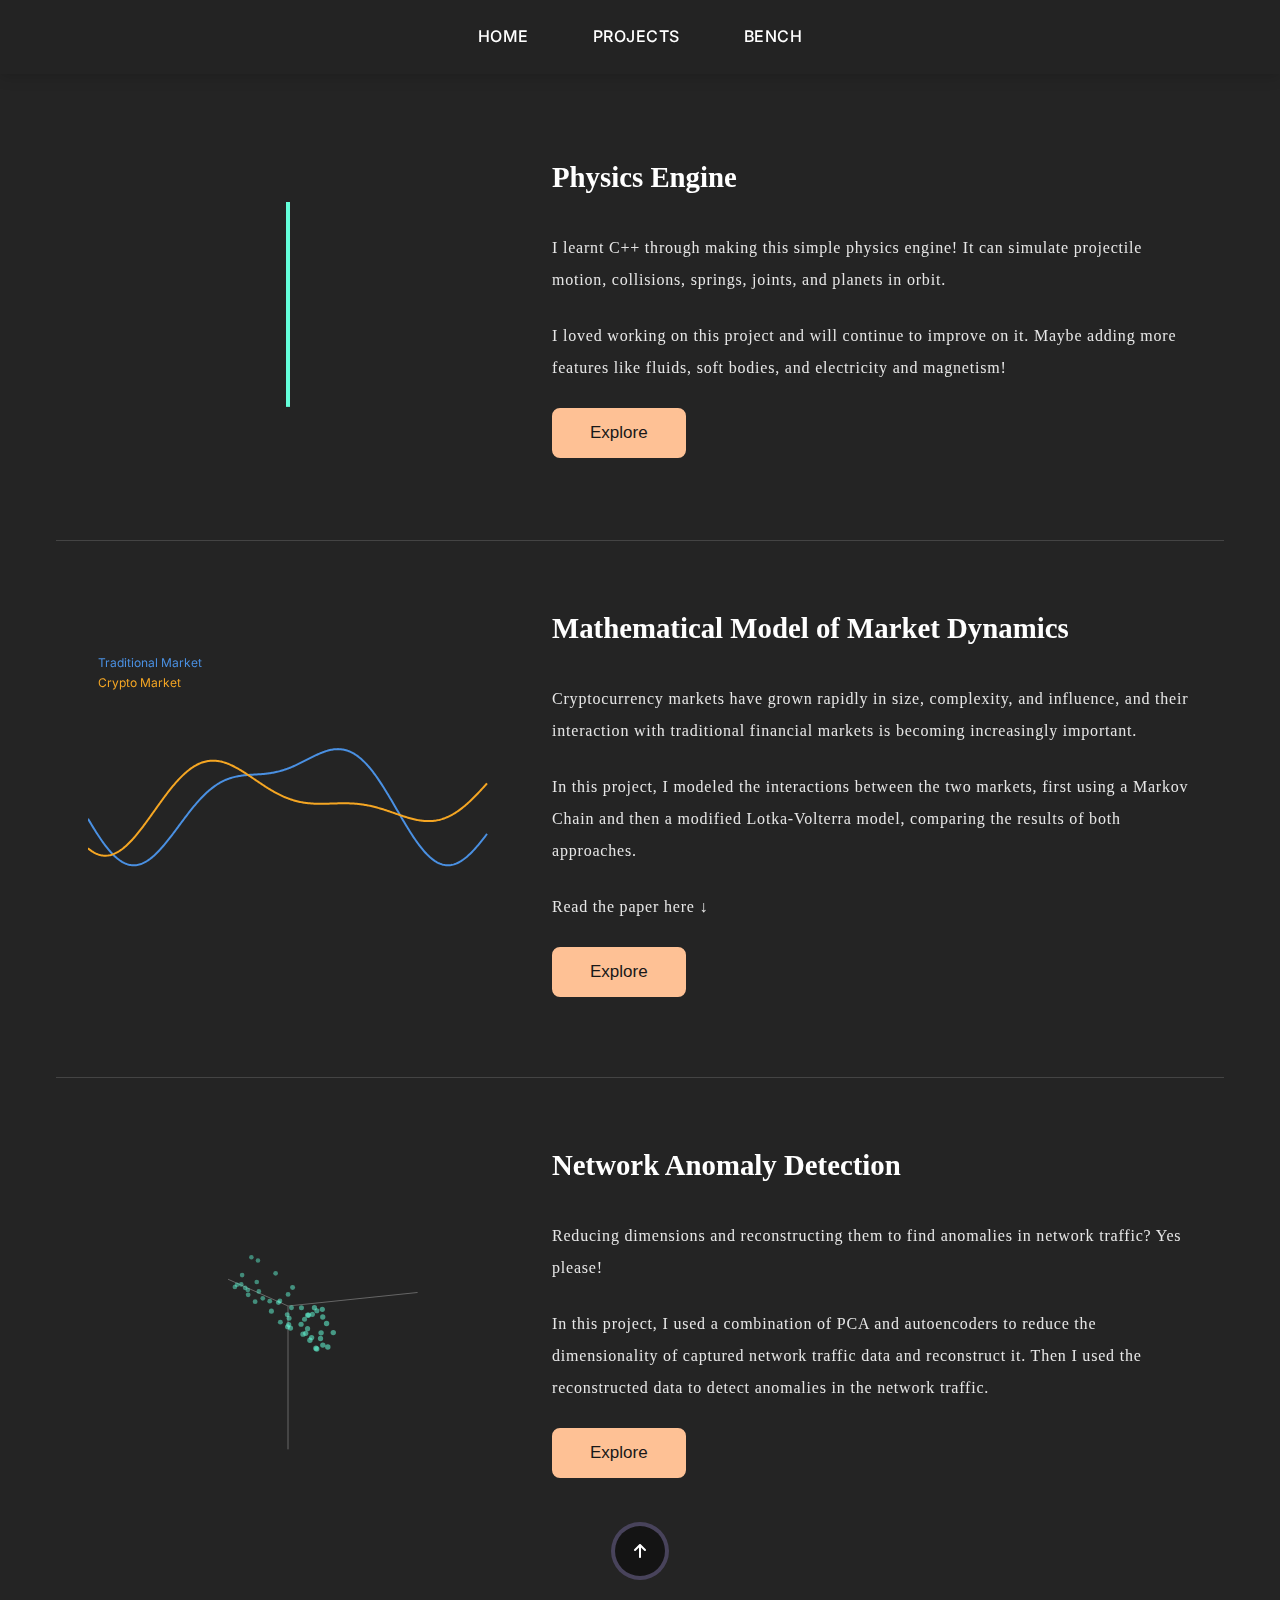
==== commit e6ce4e71: "ok stuff" ====
--- a/projects.html
+++ b/projects.html
@@ -29,7 +29,7 @@
                 <div class="project-description">
                     <p>I learnt C++ through making this simple physics engine! It can simulate projectile motion, collisions, springs, joints, and planets in orbit.</p>
                     <p>I loved working on this project and will continue to improve on it. Maybe adding more features like fluids, soft bodies, and electricity and magnetism!</p>
-                    <!-- <a href="#" class="explore-link">EXPLORE WEB VERSION →</a> -->
+                    
 
 
 
@@ -162,13 +162,13 @@
 
         <div class="project-item">
             <div class="project-media">
-                <!-- Add your image or gif here -->
+                
                 
                 <canvas id="marketCanvas" width="400" height="300"></canvas>
                 <!-- <img src="model.jpg" alt="Project Two Visualization"> -->
             </div>
             <div class="project-content">
-                <!-- <div class="project-number">1.2</div> -->
+                
                 <h2 style="font-size: 1.8rem;">Mathematical Model of Market Dynamics</h2>
                 <div class="project-description">
                     <p>Cryptocurrency markets have grown rapidly in size, complexity, and influence, and their interaction with traditional financial markets is 
@@ -301,12 +301,12 @@
 
         <div class="project-item">
             <div class="project-media">
-                <!-- Add your image or gif here -->
+                
                 
                 <canvas id="networkCanvas" width="400" height="300"></canvas>
             </div>
             <div class="project-content">
-                <!-- <div class="project-number">1.2</div> -->
+                
                 <h2 style="font-size: 1.8rem;">Network Anomaly Detection</h2>
                 <div class="project-description">
                     <p>Reducing dimensions and reconstructing them to find anomalies in network traffic? Yes please!</p>
@@ -655,11 +655,11 @@
         const dataPoints = [];
         const numPoints = 50;
 
-        // Generate larger 3D data points
+        
         for(let i = 0; i < numPoints; i++) {
-            const x = Math.random() * 150 - 75;  // Increased range
-            const y = x * 0.7 + (Math.random() * 45 - 22.5);  // Increased range
-            const z = x * 0.3 + y * 0.5 + (Math.random() * 30 - 15);  // Increased range
+            const x = Math.random() * 150 - 75;  
+            const y = x * 0.7 + (Math.random() * 45 - 22.5);  
+            const z = x * 0.3 + y * 0.5 + (Math.random() * 30 - 15);  
             dataPoints.push({x, y, z});
         }
 
@@ -685,7 +685,7 @@
             };
 
             // Project to 2D with perspective
-            const scale = 1500 / (1500 + rotXY.z);  // Changed from 1000 to 1500
+            const scale = 1500 / (1500 + rotXY.z);  
             return {
                 x: rotXY.x * scale,
                 y: rotXY.y * scale,
@@ -713,7 +713,7 @@
             })).sort((a, b) => b.projected.z - a.projected.z);
 
             // Draw axes
-            const axisLength = 150;  // Changed from 100 to 150
+            const axisLength = 150; 
             const axes = [
                 {x: axisLength, y: 0, z: 0},  // X axis
                 {x: 0, y: axisLength, z: 0},  // Y axis
@@ -735,7 +735,7 @@
             networkCtx.lineTo(projectedAxes[2].x, projectedAxes[2].y);
             networkCtx.stroke();
 
-            // Draw points with size based on z-depth
+            
             projectedPoints.forEach(({projected}) => {
                 const size = Math.max(1, 5 * (1000 + projected.z) / 2000);
                 const alpha = (1000 + projected.z) / 2000;
